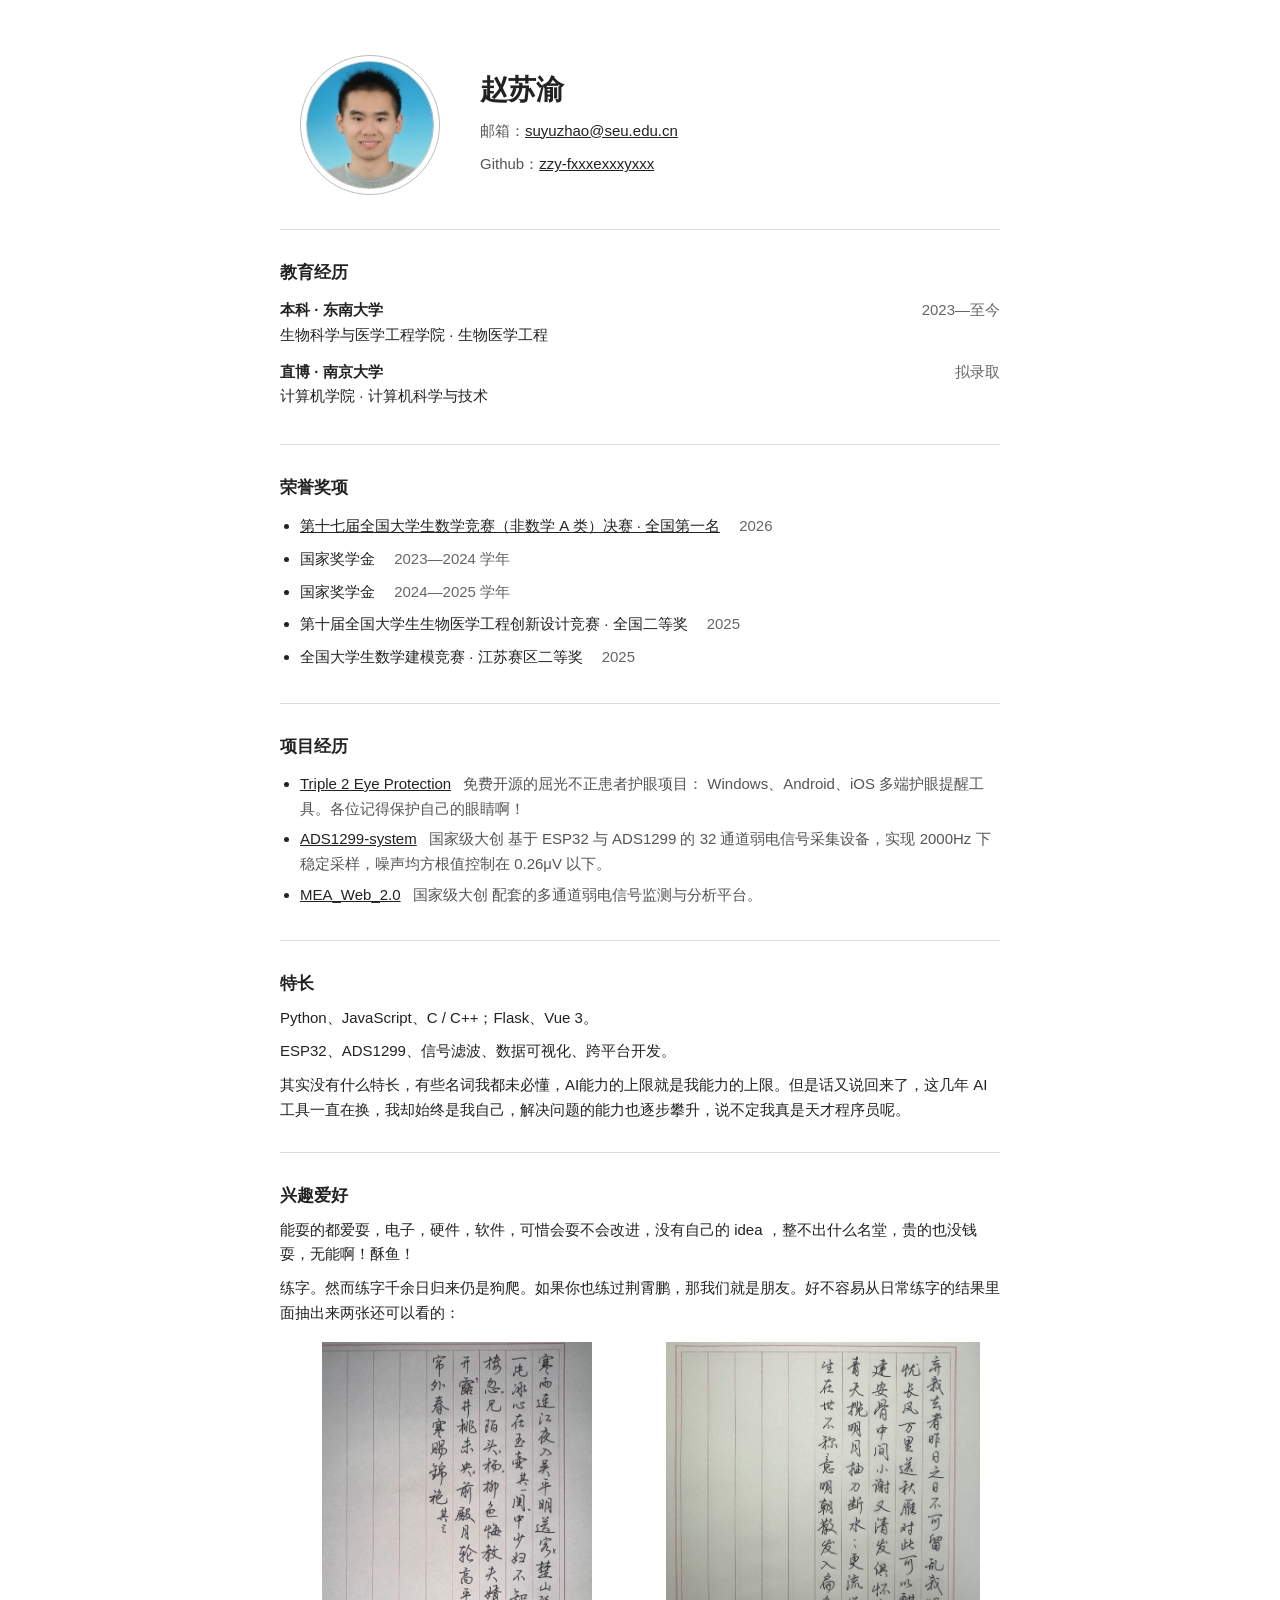
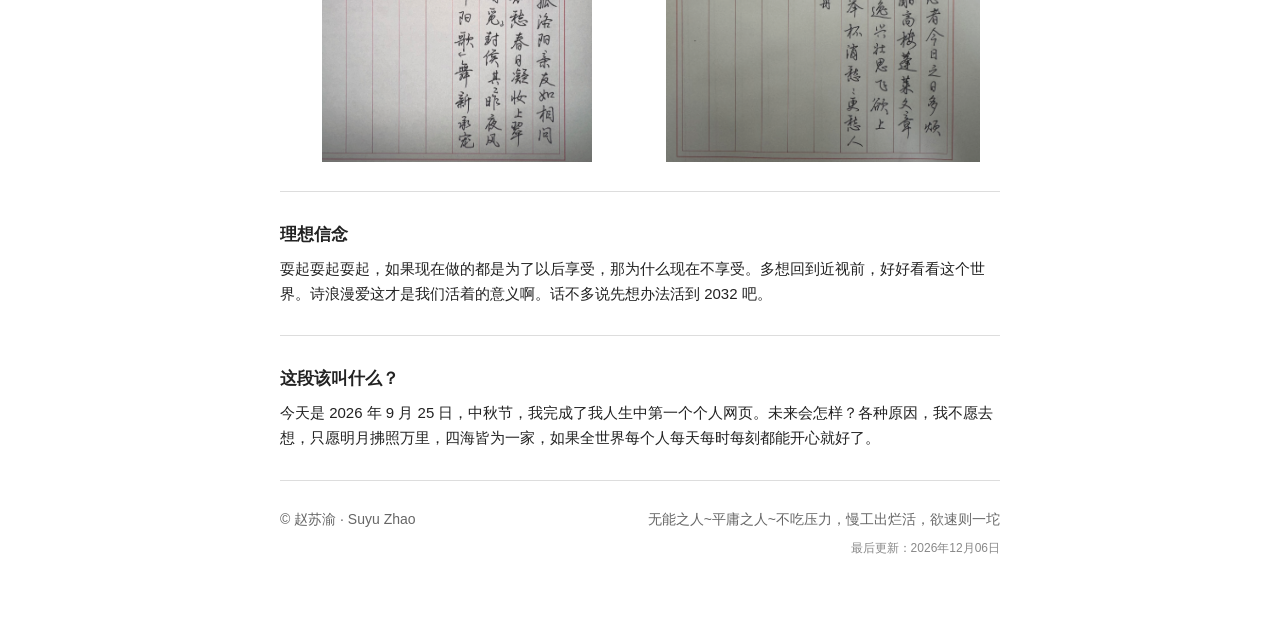
==== index.html @ 91e4fcc2 "Update index.html" ====
<!doctype html>
<html lang="zh-CN">
<head>
  <meta charset="utf-8">
  <meta name="viewport" content="width=device-width, initial-scale=1">
  <title>赵苏渝 | 个人主页</title>
  <meta name="description" content="赵苏渝的个人主页。东南大学生物医学工程专业本科生，拟于 2027 年进入南京大学计算机学院直博，关注生理信号、嵌入式系统与软件工具开发。">
  <meta name="keywords" content="赵苏渝, Suyu Zhao, 东南大学, 生物医学工程, 南京大学, 计算机学院, 个人主页">
  <link rel="canonical" href="https://zzy-fxxxexxxyxxx.github.io/">
  <meta name="google-site-verification" content="X7Q2bbBT355A6QwnfcNtXITK2JgxleuSH6reRTEtKWw">
  <meta property="og:title" content="赵苏渝 | 个人主页">
  <meta property="og:description" content="赵苏渝的个人主页：东南大学生物医学工程专业本科生，拟进入南京大学计算机学院直博。">
  <meta property="og:url" content="https://zzy-fxxxexxxyxxx.github.io/">
  <meta property="og:type" content="profile">
  <meta property="og:image" content="https://zzy-fxxxexxxyxxx.github.io/avatar.jpg">
  <link rel="stylesheet" href="styles.css">
</head>
<body>
  <main class="page">
    <header class="identity">
      <div class="avatar-frame">
        <img class="avatar" src="avatar.jpg" alt="赵苏渝的证件照">
      </div>
      <div class="identity-info">
        <h1>赵苏渝</h1>
        <p>邮箱：<a href="mailto:suyuzhao@seu.edu.cn">suyuzhao@seu.edu.cn</a></p>
        <p>Github：<a href="https://github.com/zzy-fxxxexxxyxxx" target="_blank" rel="noreferrer">zzy-fxxxexxxyxxx</a></p>
      </div>
    </header>

    <section>
      <h2>教育经历</h2>
      <div class="education-item">
        <div><strong>本科 · 东南大学</strong><br>生物科学与医学工程学院 · 生物医学工程</div>
        <span class="period">2023—至今</span>
      </div>
      <div class="education-item">
        <div><strong>直博 · 南京大学</strong><br>计算机学院 · 计算机科学与技术</div>
        <span class="period">拟录取</span>
      </div>
    </section>

    <section>
      <h2>荣誉奖项</h2>
      <ul class="plain-list">
        <li><a href="https://mp.weixin.qq.com/s?__biz=Mzk0NjIyMjc2OQ==&amp;mid=2247517607&amp;idx=1&amp;sn=7f92208a1c3737b3cbfe0097d0f71b84&amp;chksm=c2c5bd459982cdc67a2be5b647ca925a500a9461e6cd6f49d027f86f66efc0b9d822424efb6a&amp;mpshare=1&amp;scene=23&amp;srcid=0925xsMbzBmLDNsBe1YAc75M&amp;sharer_shareinfo=25766a37aa9fcecf968808c969943091&amp;sharer_shareinfo_first=25766a37aa9fcecf968808c969943091#rd" target="_blank" rel="noreferrer">第十七届全国大学生数学竞赛（非数学 A 类）决赛 · 全国第一名</a> <span>2026</span></li>
        <li>国家奖学金 <span>2023—2024 学年</span></li>
        <li>国家奖学金 <span>2024—2025 学年</span></li>
        <li>第十届全国大学生生物医学工程创新设计竞赛 · 全国二等奖 <span>2025</span></li>
        <li>全国大学生数学建模竞赛 · 江苏赛区二等奖 <span>2025</span></li>
      </ul>
    </section>

    <section>
      <h2>项目经历</h2>
      <ul class="projects">
        <li><a href="https://github.com/zzy-fxxxexxxyxxx/Triple-2-Eye-Protection" target="_blank" rel="noreferrer">Triple 2 Eye Protection</a><span>免费开源的屈光不正患者护眼项目： Windows、Android、iOS 多端护眼提醒工具。各位记得保护自己的眼睛啊！</span></li>
        <li><a href="https://github.com/zzy-fxxxexxxyxxx/ADS1299-system" target="_blank" rel="noreferrer">ADS1299-system</a><span>国家级大创 基于 ESP32 与 ADS1299 的 32 通道弱电信号采集设备，实现 2000Hz 下稳定采样，噪声均方根值控制在 0.26μV 以下。</span></li>
        <li><a href="https://github.com/zzy-fxxxexxxyxxx/MEA_Web_2.0" target="_blank" rel="noreferrer">MEA_Web_2.0</a><span>国家级大创 配套的多通道弱电信号监测与分析平台。</span></li>
      </ul>
    </section>

    <section>
      <h2>特长</h2>
      <p>Python、JavaScript、C / C++；Flask、Vue 3。</p>
      <p>ESP32、ADS1299、信号滤波、数据可视化、跨平台开发。</p>
      <p>其实没有什么特长，有些名词我都未必懂，AI能力的上限就是我能力的上限。但是话又说回来了，这几年 AI 工具一直在换，我却始终是我自己，解决问题的能力也逐步攀升，说不定我真是天才程序员呢。</p>
    </section>

    <section>
      <h2>兴趣爱好</h2>
      <p class="muted">能耍的都爱耍，电子，硬件，软件，可惜会耍不会改进，没有自己的 idea ，整不出什么名堂，贵的也没钱耍，无能啊！酥鱼！</p>
      <p class="muted">练字。然而练字千余日归来仍是狗爬。如果你也练过荆霄鹏，那我们就是朋友。好不容易从日常练字的结果里面抽出来两张还可以看的：</p>
      <div class="calligraphy-gallery" aria-label="日常练字作品">
        <img src="zi1.png" alt="练字作品一">
        <img src="zi2.png" alt="练字作品二">
      </div>
    </section>

    <section>
      <h2>理想信念</h2>
      <p class="muted">耍起耍起耍起，如果现在做的都是为了以后享受，那为什么现在不享受。多想回到近视前，好好看看这个世界。诗浪漫爱这才是我们活着的意义啊。话不多说先想办法活到 2032 吧。</p>
    </section>
    
    <section>
      <h2>这段该叫什么？</h2>
      <p class="muted">今天是 2026 年 9 月 25 日，中秋节，我完成了我人生中第一个个人网页。未来会怎样？各种原因，我不愿去想，只愿明月拂照万里，四海皆为一家，如果全世界每个人每天每时每刻都能开心就好了。</p>
    </section>

    <footer>
      <div class="footer-row">
        <span>© 赵苏渝 · Suyu Zhao</span>
        <span class="footer-note">无能之人~平庸之人~不吃压力，慢工出烂活，欲速则一坨</span>
      </div>
      <time class="last-updated" data-last-updated>最后更新：读取中</time>
    </footer>
  </main>
  <script src="script.js" defer></script>
  <script type="application/ld+json">
  {
    "@context": "https://schema.org",
    "@type": "Person",
    "name": "赵苏渝",
    "alternateName": "Suyu Zhao",
    "url": "https://zzy-fxxxexxxyxxx.github.io/",
    "image": "https://zzy-fxxxexxxyxxx.github.io/avatar.jpg",
    "email": "mailto:suyuzhao@seu.edu.cn",
    "sameAs": ["https://github.com/zzy-fxxxexxxyxxx"],
    "affiliation": [
      {"@type": "CollegeOrUniversity", "name": "东南大学"},
      {"@type": "CollegeOrUniversity", "name": "南京大学"}
    ]
  }
  </script>
</body>
</html>
---- styles.css ----
* { box-sizing: border-box; }
html { background: #fff; }
body { margin: 0; color: #222; background: #fff; font-family: Arial, "Microsoft YaHei", sans-serif; font-size: 15px; line-height: 1.65; }
a { color: #222; text-decoration: underline; }
a:hover { color: #666; }
.page { width: min(720px, calc(100% - 40px)); margin: 0 auto; padding: 55px 0 70px; }
.identity { display: flex; align-items: flex-start; gap: 40px; padding-left: 20px; padding-bottom: 34px; border-bottom: 1px solid #ddd; }
.avatar-frame { flex: 0 0 140px; width: 140px; height: 140px; padding: 5px; border: 1px solid #bdbdbd; border-radius: 50%; background: #fff; }
.avatar { display: block; width: 100%; height: 100%; object-fit: cover; object-position: center 15%; border: 1px solid #bdbdbd; border-radius: 50%; }
.identity-info { min-height: 140px; display: flex; flex-direction: column; justify-content: center; gap: 9px; padding: 2px 0; }
h1 { margin: 0 0 3px; font-size: 28px; font-weight: 600; line-height: 1.2; }
.identity p { margin: 0; color: #555; }
section { padding: 29px 0; border-bottom: 1px solid #ddd; }
h2 { margin: 0 0 8px; font-size: 17px; font-weight: 600; }
p { margin: 0 0 9px; }
p:last-child { margin-bottom: 0; }
.projects { margin: 0; padding-left: 20px; }
.projects li { padding: 3px 0; }
.projects a { margin-right: 12px; }
.projects span { color: #555; }
.education-item { display: flex; justify-content: space-between; gap: 25px; padding: 3px 0 6px; }
.education-item + .education-item { padding-top: 6px; }
.education-item strong { font-weight: 600; }
.period { color: #666; white-space: nowrap; }
.plain-list { margin: 0; padding-left: 20px; }
.plain-list li { padding: 4px 0; }
.plain-list span { margin-left: 15px; color: #666; }
.calligraphy-gallery { display: flex; justify-content: center; align-items: stretch; gap: 12px; margin: 16px auto 0; width: 100%; }
.calligraphy-gallery img { display: block; width: calc((100% - 12px) / 2); height: clamp(220px, 48vw, 420px); object-fit: contain; object-position: center; }
.footer-row { display: flex; justify-content: space-between; align-items: baseline; gap: 20px; }
.footer-note { text-align: right; }
.last-updated { display: block; margin-top: 8px; color: #888; font-size: 12px; text-align: right; }
footer { padding-top: 27px; color: #666; font-size: 14px; }
@media (max-width: 520px) {
  .page { width: calc(100% - 30px); padding-top: 35px; }
  .identity { gap: 15px; }
  .avatar-frame { flex-basis: 106px; width: 106px; height: 106px; padding: 4px; }
  .identity-info { min-height: 106px; gap: 4px; }
  h1 { font-size: 24px; }
  .education-item { display: block; }
  .period { display: block; margin-top: 3px; }
  .calligraphy-gallery { gap: 8px; margin-top: 14px; }
  .calligraphy-gallery img { width: calc((100% - 8px) / 2); height: clamp(180px, 62vw, 300px); }
  .footer-row { gap: 10px; }
  .footer-note { margin-left: auto; }
}
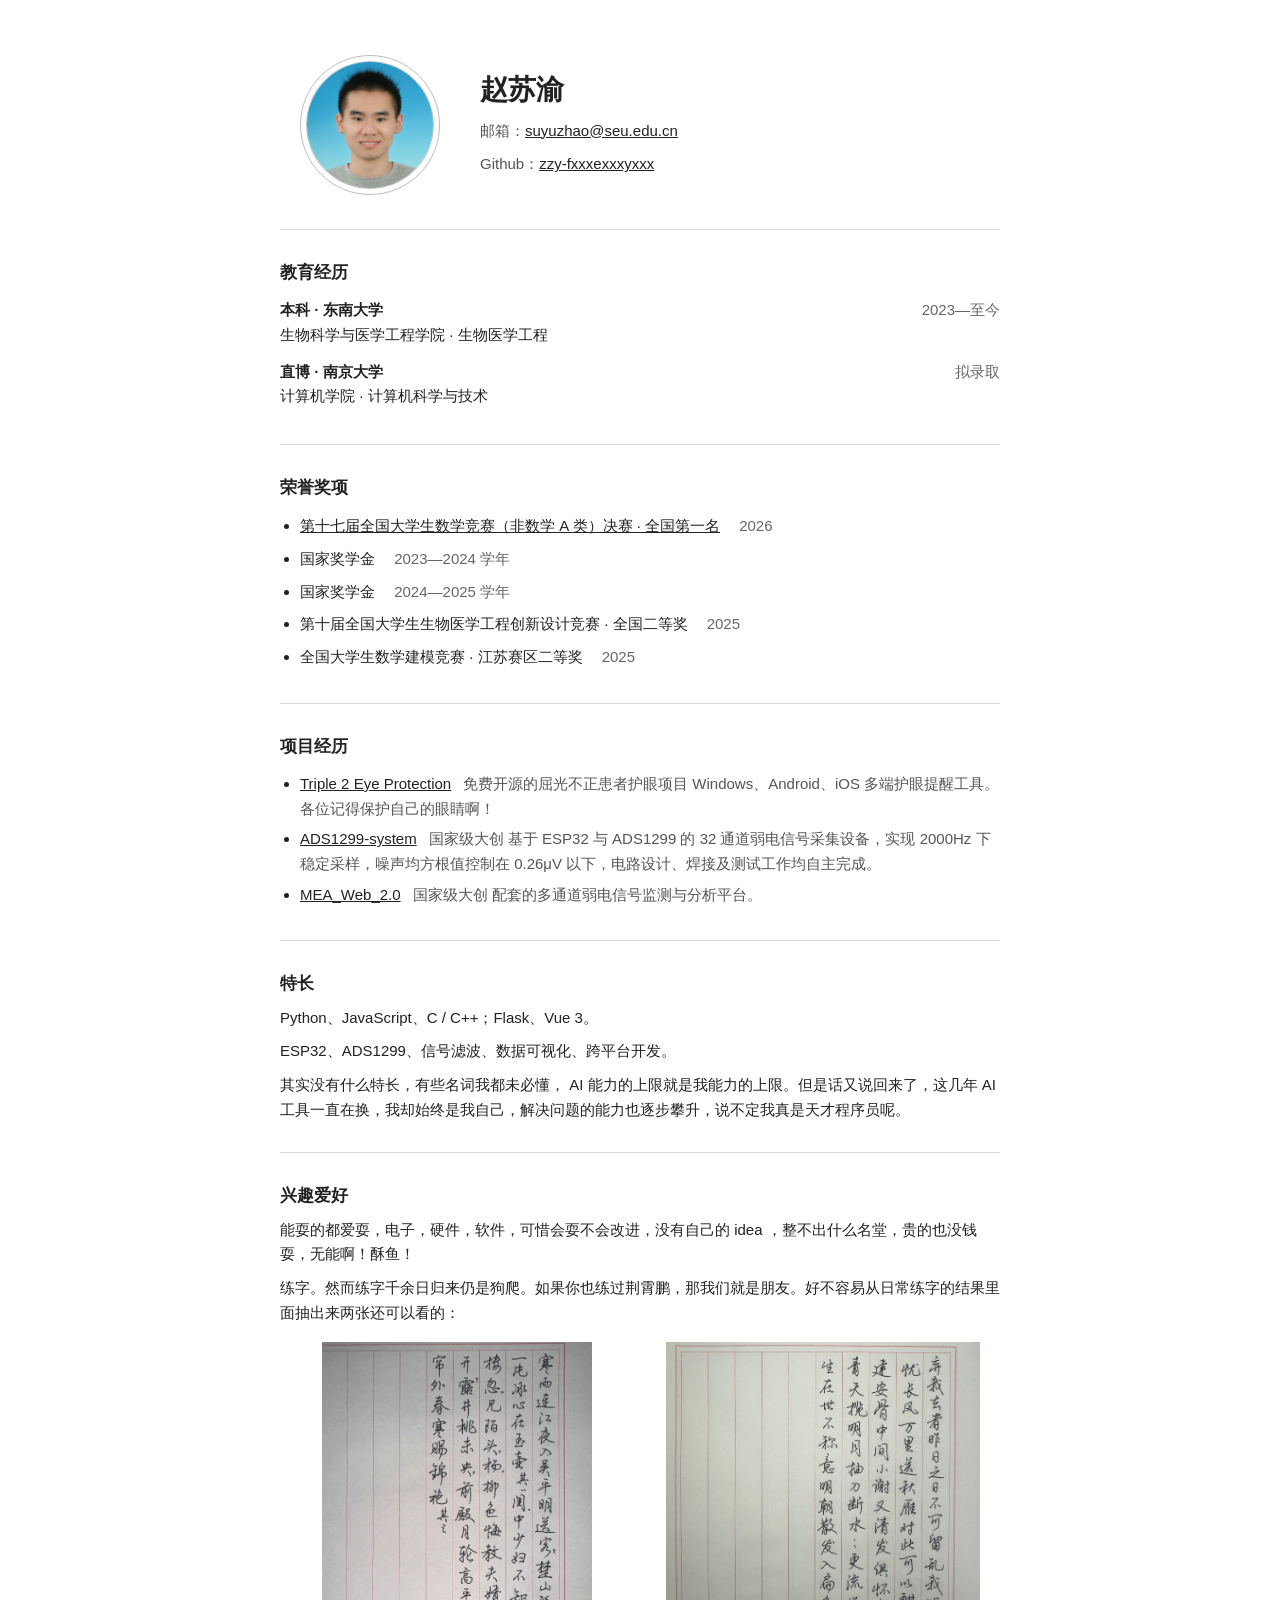
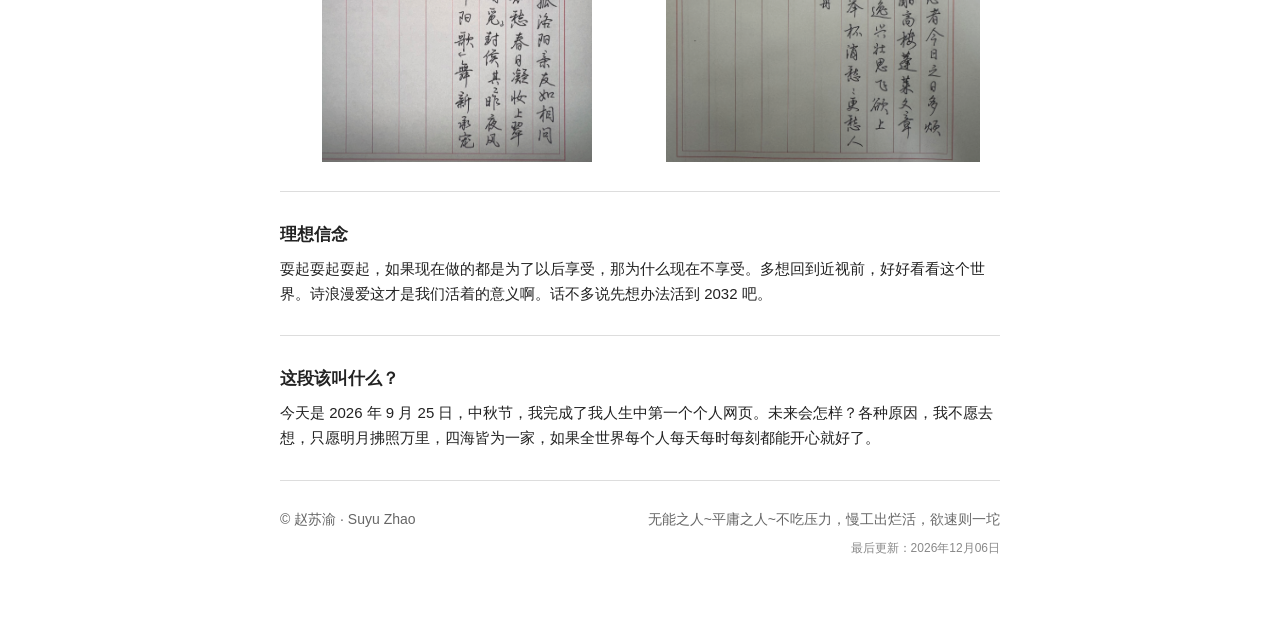
==== commit 1b8d7456: "Update index.html" ====
--- a/index.html
+++ b/index.html
@@ -54,8 +54,8 @@
     <section>
       <h2>项目经历</h2>
       <ul class="projects">
-        <li><a href="https://github.com/zzy-fxxxexxxyxxx/Triple-2-Eye-Protection" target="_blank" rel="noreferrer">Triple 2 Eye Protection</a><span>免费开源的屈光不正患者护眼项目： Windows、Android、iOS 多端护眼提醒工具。各位记得保护自己的眼睛啊！</span></li>
-        <li><a href="https://github.com/zzy-fxxxexxxyxxx/ADS1299-system" target="_blank" rel="noreferrer">ADS1299-system</a><span>国家级大创 基于 ESP32 与 ADS1299 的 32 通道弱电信号采集设备，实现 2000Hz 下稳定采样，噪声均方根值控制在 0.26μV 以下。</span></li>
+        <li><a href="https://github.com/zzy-fxxxexxxyxxx/Triple-2-Eye-Protection" target="_blank" rel="noreferrer">Triple 2 Eye Protection</a><span>免费开源的屈光不正患者护眼项目 Windows、Android、iOS 多端护眼提醒工具。各位记得保护自己的眼睛啊！</span></li>
+        <li><a href="https://github.com/zzy-fxxxexxxyxxx/ADS1299-system" target="_blank" rel="noreferrer">ADS1299-system</a><span>国家级大创 基于 ESP32 与 ADS1299 的 32 通道弱电信号采集设备，实现 2000Hz 下稳定采样，噪声均方根值控制在 0.26μV 以下，电路设计、焊接及测试工作均自主完成。</span></li>
         <li><a href="https://github.com/zzy-fxxxexxxyxxx/MEA_Web_2.0" target="_blank" rel="noreferrer">MEA_Web_2.0</a><span>国家级大创 配套的多通道弱电信号监测与分析平台。</span></li>
       </ul>
     </section>
@@ -64,7 +64,7 @@
       <h2>特长</h2>
       <p>Python、JavaScript、C / C++；Flask、Vue 3。</p>
       <p>ESP32、ADS1299、信号滤波、数据可视化、跨平台开发。</p>
-      <p>其实没有什么特长，有些名词我都未必懂，AI能力的上限就是我能力的上限。但是话又说回来了，这几年 AI 工具一直在换，我却始终是我自己，解决问题的能力也逐步攀升，说不定我真是天才程序员呢。</p>
+      <p>其实没有什么特长，有些名词我都未必懂， AI 能力的上限就是我能力的上限。但是话又说回来了，这几年 AI 工具一直在换，我却始终是我自己，解决问题的能力也逐步攀升，说不定我真是天才程序员呢。</p>
     </section>
 
     <section>
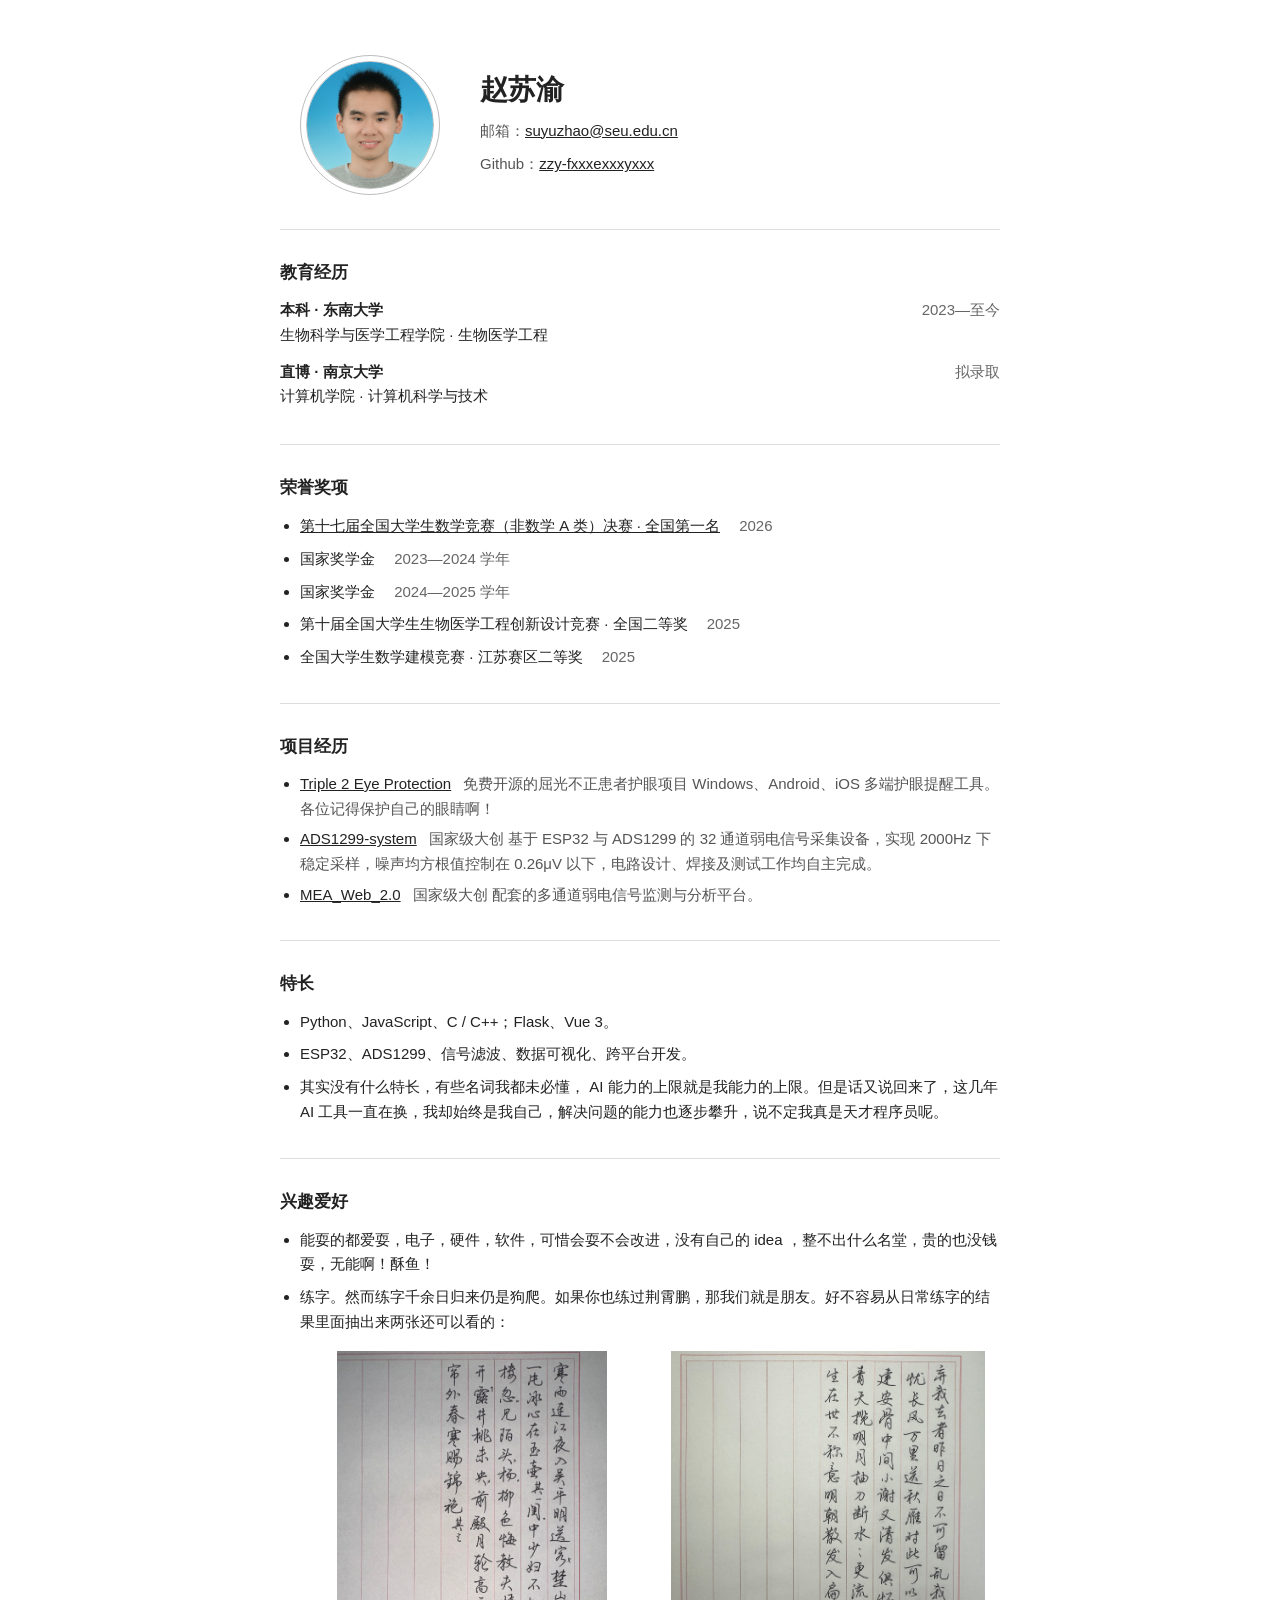
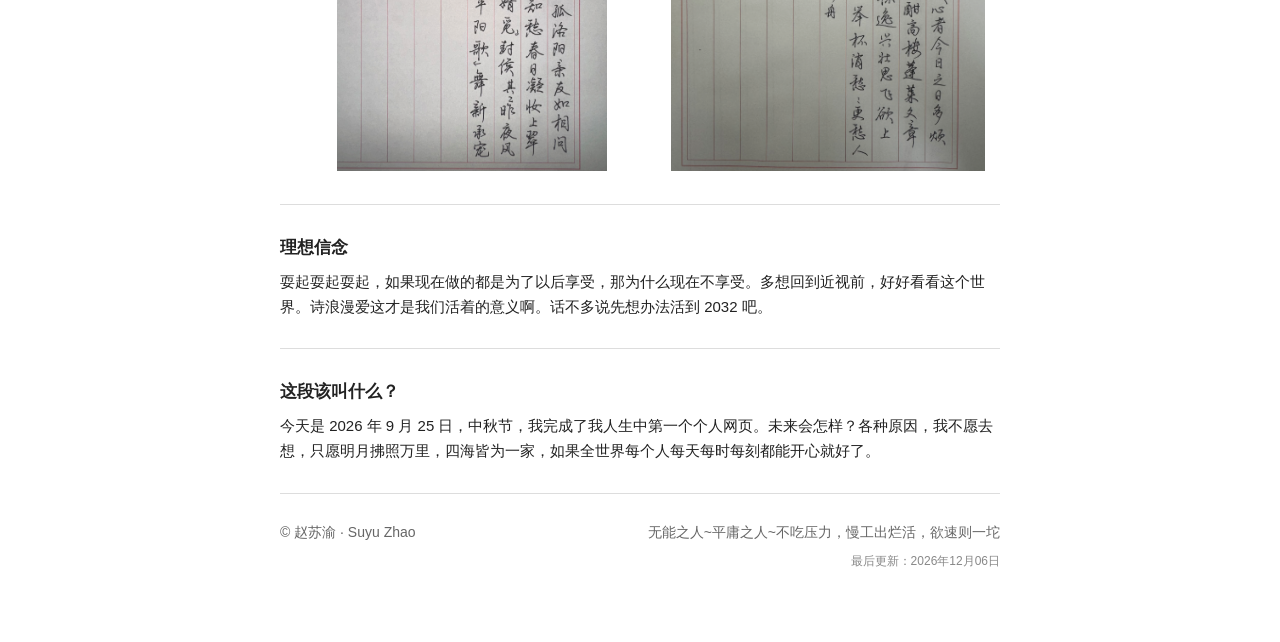
==== commit 0486327a: "Format skills and hobbies as lists" ====
--- a/index.html
+++ b/index.html
@@ -1,116 +1,202 @@
 <!doctype html>
 <html lang="zh-CN">
-<head>
-  <meta charset="utf-8">
-  <meta name="viewport" content="width=device-width, initial-scale=1">
-  <title>赵苏渝 | 个人主页</title>
-  <meta name="description" content="赵苏渝的个人主页。东南大学生物医学工程专业本科生，拟于 2027 年进入南京大学计算机学院直博，关注生理信号、嵌入式系统与软件工具开发。">
-  <meta name="keywords" content="赵苏渝, Suyu Zhao, 东南大学, 生物医学工程, 南京大学, 计算机学院, 个人主页">
-  <link rel="canonical" href="https://zzy-fxxxexxxyxxx.github.io/">
-  <meta name="google-site-verification" content="X7Q2bbBT355A6QwnfcNtXITK2JgxleuSH6reRTEtKWw">
-  <meta property="og:title" content="赵苏渝 | 个人主页">
-  <meta property="og:description" content="赵苏渝的个人主页：东南大学生物医学工程专业本科生，拟进入南京大学计算机学院直博。">
-  <meta property="og:url" content="https://zzy-fxxxexxxyxxx.github.io/">
-  <meta property="og:type" content="profile">
-  <meta property="og:image" content="https://zzy-fxxxexxxyxxx.github.io/avatar.jpg">
-  <link rel="stylesheet" href="styles.css">
-</head>
-<body>
-  <main class="page">
-    <header class="identity">
-      <div class="avatar-frame">
-        <img class="avatar" src="avatar.jpg" alt="赵苏渝的证件照">
-      </div>
-      <div class="identity-info">
-        <h1>赵苏渝</h1>
-        <p>邮箱：<a href="mailto:suyuzhao@seu.edu.cn">suyuzhao@seu.edu.cn</a></p>
-        <p>Github：<a href="https://github.com/zzy-fxxxexxxyxxx" target="_blank" rel="noreferrer">zzy-fxxxexxxyxxx</a></p>
-      </div>
-    </header>
-
-    <section>
-      <h2>教育经历</h2>
-      <div class="education-item">
-        <div><strong>本科 · 东南大学</strong><br>生物科学与医学工程学院 · 生物医学工程</div>
-        <span class="period">2023—至今</span>
-      </div>
-      <div class="education-item">
-        <div><strong>直博 · 南京大学</strong><br>计算机学院 · 计算机科学与技术</div>
-        <span class="period">拟录取</span>
-      </div>
-    </section>
-
-    <section>
-      <h2>荣誉奖项</h2>
-      <ul class="plain-list">
-        <li><a href="https://mp.weixin.qq.com/s?__biz=Mzk0NjIyMjc2OQ==&amp;mid=2247517607&amp;idx=1&amp;sn=7f92208a1c3737b3cbfe0097d0f71b84&amp;chksm=c2c5bd459982cdc67a2be5b647ca925a500a9461e6cd6f49d027f86f66efc0b9d822424efb6a&amp;mpshare=1&amp;scene=23&amp;srcid=0925xsMbzBmLDNsBe1YAc75M&amp;sharer_shareinfo=25766a37aa9fcecf968808c969943091&amp;sharer_shareinfo_first=25766a37aa9fcecf968808c969943091#rd" target="_blank" rel="noreferrer">第十七届全国大学生数学竞赛（非数学 A 类）决赛 · 全国第一名</a> <span>2026</span></li>
-        <li>国家奖学金 <span>2023—2024 学年</span></li>
-        <li>国家奖学金 <span>2024—2025 学年</span></li>
-        <li>第十届全国大学生生物医学工程创新设计竞赛 · 全国二等奖 <span>2025</span></li>
-        <li>全国大学生数学建模竞赛 · 江苏赛区二等奖 <span>2025</span></li>
-      </ul>
-    </section>
-
-    <section>
-      <h2>项目经历</h2>
-      <ul class="projects">
-        <li><a href="https://github.com/zzy-fxxxexxxyxxx/Triple-2-Eye-Protection" target="_blank" rel="noreferrer">Triple 2 Eye Protection</a><span>免费开源的屈光不正患者护眼项目 Windows、Android、iOS 多端护眼提醒工具。各位记得保护自己的眼睛啊！</span></li>
-        <li><a href="https://github.com/zzy-fxxxexxxyxxx/ADS1299-system" target="_blank" rel="noreferrer">ADS1299-system</a><span>国家级大创 基于 ESP32 与 ADS1299 的 32 通道弱电信号采集设备，实现 2000Hz 下稳定采样，噪声均方根值控制在 0.26μV 以下，电路设计、焊接及测试工作均自主完成。</span></li>
-        <li><a href="https://github.com/zzy-fxxxexxxyxxx/MEA_Web_2.0" target="_blank" rel="noreferrer">MEA_Web_2.0</a><span>国家级大创 配套的多通道弱电信号监测与分析平台。</span></li>
-      </ul>
-    </section>
-
-    <section>
-      <h2>特长</h2>
-      <p>Python、JavaScript、C / C++；Flask、Vue 3。</p>
-      <p>ESP32、ADS1299、信号滤波、数据可视化、跨平台开发。</p>
-      <p>其实没有什么特长，有些名词我都未必懂， AI 能力的上限就是我能力的上限。但是话又说回来了，这几年 AI 工具一直在换，我却始终是我自己，解决问题的能力也逐步攀升，说不定我真是天才程序员呢。</p>
-    </section>
-
-    <section>
-      <h2>兴趣爱好</h2>
-      <p class="muted">能耍的都爱耍，电子，硬件，软件，可惜会耍不会改进，没有自己的 idea ，整不出什么名堂，贵的也没钱耍，无能啊！酥鱼！</p>
-      <p class="muted">练字。然而练字千余日归来仍是狗爬。如果你也练过荆霄鹏，那我们就是朋友。好不容易从日常练字的结果里面抽出来两张还可以看的：</p>
-      <div class="calligraphy-gallery" aria-label="日常练字作品">
-        <img src="zi1.png" alt="练字作品一">
-        <img src="zi2.png" alt="练字作品二">
-      </div>
-    </section>
-
-    <section>
-      <h2>理想信念</h2>
-      <p class="muted">耍起耍起耍起，如果现在做的都是为了以后享受，那为什么现在不享受。多想回到近视前，好好看看这个世界。诗浪漫爱这才是我们活着的意义啊。话不多说先想办法活到 2032 吧。</p>
-    </section>
-    
-    <section>
-      <h2>这段该叫什么？</h2>
-      <p class="muted">今天是 2026 年 9 月 25 日，中秋节，我完成了我人生中第一个个人网页。未来会怎样？各种原因，我不愿去想，只愿明月拂照万里，四海皆为一家，如果全世界每个人每天每时每刻都能开心就好了。</p>
-    </section>
-
-    <footer>
-      <div class="footer-row">
-        <span>© 赵苏渝 · Suyu Zhao</span>
-        <span class="footer-note">无能之人~平庸之人~不吃压力，慢工出烂活，欲速则一坨</span>
-      </div>
-      <time class="last-updated" data-last-updated>最后更新：读取中</time>
-    </footer>
-  </main>
-  <script src="script.js" defer></script>
-  <script type="application/ld+json">
-  {
-    "@context": "https://schema.org",
-    "@type": "Person",
-    "name": "赵苏渝",
-    "alternateName": "Suyu Zhao",
-    "url": "https://zzy-fxxxexxxyxxx.github.io/",
-    "image": "https://zzy-fxxxexxxyxxx.github.io/avatar.jpg",
-    "email": "mailto:suyuzhao@seu.edu.cn",
-    "sameAs": ["https://github.com/zzy-fxxxexxxyxxx"],
-    "affiliation": [
-      {"@type": "CollegeOrUniversity", "name": "东南大学"},
-      {"@type": "CollegeOrUniversity", "name": "南京大学"}
-    ]
-  }
-  </script>
-</body>
+  <head>
+    <meta charset="utf-8" />
+    <meta name="viewport" content="width=device-width, initial-scale=1" />
+    <title>赵苏渝 | 个人主页</title>
+    <meta
+      name="description"
+      content="赵苏渝的个人主页。东南大学生物医学工程专业本科生，拟于 2027 年进入南京大学计算机学院直博，关注生理信号、嵌入式系统与软件工具开发。"
+    />
+    <meta
+      name="keywords"
+      content="赵苏渝, Suyu Zhao, 东南大学, 生物医学工程, 南京大学, 计算机学院, 个人主页"
+    />
+    <link rel="canonical" href="https://zzy-fxxxexxxyxxx.github.io/" />
+    <meta
+      name="google-site-verification"
+      content="X7Q2bbBT355A6QwnfcNtXITK2JgxleuSH6reRTEtKWw"
+    />
+    <meta property="og:title" content="赵苏渝 | 个人主页" />
+    <meta
+      property="og:description"
+      content="赵苏渝的个人主页：如果哪一天中国人不再延迟满足就好了。"
+    />
+    <meta property="og:url" content="https://zzy-fxxxexxxyxxx.github.io/" />
+    <meta property="og:type" content="profile" />
+    <meta
+      property="og:image"
+      content="https://zzy-fxxxexxxyxxx.github.io/avatar.jpg"
+    />
+    <link rel="stylesheet" href="styles.css" />
+  </head>
+  <body>
+    <main class="page">
+      <header class="identity">
+        <div class="avatar-frame">
+          <img class="avatar" src="avatar.jpg" alt="赵苏渝的证件照" />
+        </div>
+        <div class="identity-info">
+          <h1>赵苏渝</h1>
+          <p>
+            邮箱：<a href="mailto:suyuzhao@seu.edu.cn">suyuzhao@seu.edu.cn</a>
+          </p>
+          <p>
+            Github：<a
+              href="https://github.com/zzy-fxxxexxxyxxx"
+              target="_blank"
+              rel="noreferrer"
+              >zzy-fxxxexxxyxxx</a
+            >
+          </p>
+        </div>
+      </header>
+
+      <section>
+        <h2>教育经历</h2>
+        <div class="education-item">
+          <div>
+            <strong>本科 · 东南大学</strong><br />生物科学与医学工程学院 ·
+            生物医学工程
+          </div>
+          <span class="period">2023—至今</span>
+        </div>
+        <div class="education-item">
+          <div>
+            <strong>直博 · 南京大学</strong><br />计算机学院 · 计算机科学与技术
+          </div>
+          <span class="period">拟录取</span>
+        </div>
+      </section>
+
+      <section>
+        <h2>荣誉奖项</h2>
+        <ul class="plain-list">
+          <li>
+            <a
+              href="https://mp.weixin.qq.com/s?__biz=Mzk0NjIyMjc2OQ==&amp;mid=2247517607&amp;idx=1&amp;sn=7f92208a1c3737b3cbfe0097d0f71b84&amp;chksm=c2c5bd459982cdc67a2be5b647ca925a500a9461e6cd6f49d027f86f66efc0b9d822424efb6a&amp;mpshare=1&amp;scene=23&amp;srcid=0925xsMbzBmLDNsBe1YAc75M&amp;sharer_shareinfo=25766a37aa9fcecf968808c969943091&amp;sharer_shareinfo_first=25766a37aa9fcecf968808c969943091#rd"
+              target="_blank"
+              rel="noreferrer"
+              >第十七届全国大学生数学竞赛（非数学 A 类）决赛 · 全国第一名</a
+            >
+            <span>2026</span>
+          </li>
+          <li>国家奖学金 <span>2023—2024 学年</span></li>
+          <li>国家奖学金 <span>2024—2025 学年</span></li>
+          <li>
+            第十届全国大学生生物医学工程创新设计竞赛 · 全国二等奖
+            <span>2025</span>
+          </li>
+          <li>全国大学生数学建模竞赛 · 江苏赛区二等奖 <span>2025</span></li>
+        </ul>
+      </section>
+
+      <section>
+        <h2>项目经历</h2>
+        <ul class="projects">
+          <li>
+            <a
+              href="https://github.com/zzy-fxxxexxxyxxx/Triple-2-Eye-Protection"
+              target="_blank"
+              rel="noreferrer"
+              >Triple 2 Eye Protection</a
+            ><span
+              >免费开源的屈光不正患者护眼项目 Windows、Android、iOS
+              多端护眼提醒工具。各位记得保护自己的眼睛啊！</span
+            >
+          </li>
+          <li>
+            <a
+              href="https://github.com/zzy-fxxxexxxyxxx/ADS1299-system"
+              target="_blank"
+              rel="noreferrer"
+              >ADS1299-system</a
+            ><span
+              >国家级大创 基于 ESP32 与 ADS1299 的 32 通道弱电信号采集设备，实现
+              2000Hz 下稳定采样，噪声均方根值控制在 0.26μV
+              以下，电路设计、焊接及测试工作均自主完成。</span
+            >
+          </li>
+          <li>
+            <a
+              href="https://github.com/zzy-fxxxexxxyxxx/MEA_Web_2.0"
+              target="_blank"
+              rel="noreferrer"
+              >MEA_Web_2.0</a
+            ><span>国家级大创 配套的多通道弱电信号监测与分析平台。</span>
+          </li>
+        </ul>
+      </section>
+
+      <section>
+        <h2>特长</h2>
+        <ul class="plain-list">
+          <li>Python、JavaScript、C / C++；Flask、Vue 3。</li>
+          <li>ESP32、ADS1299、信号滤波、数据可视化、跨平台开发。</li>
+          <li>
+            其实没有什么特长，有些名词我都未必懂， AI 能力的上限就是我能力的上限。但是话又说回来了，这几年 AI 工具一直在换，我却始终是我自己，解决问题的能力也逐步攀升，说不定我真是天才程序员呢。
+          </li>
+        </ul>
+      </section>
+
+      <section>
+        <h2>兴趣爱好</h2>
+        <ul class="plain-list">
+          <li class="muted">
+            能耍的都爱耍，电子，硬件，软件，可惜会耍不会改进，没有自己的 idea ，整不出什么名堂，贵的也没钱耍，无能啊！酥鱼！
+          </li>
+          <li class="muted">
+            练字。然而练字千余日归来仍是狗爬。如果你也练过荆霄鹏，那我们就是朋友。好不容易从日常练字的结果里面抽出来两张还可以看的：
+            <div class="calligraphy-gallery" aria-label="日常练字作品">
+              <img src="zi1.png" alt="练字作品一" />
+              <img src="zi2.png" alt="练字作品二" />
+            </div>
+          </li>
+        </ul>
+      </section>
+
+      <section>
+        <h2>理想信念</h2>
+        <p class="muted">
+          耍起耍起耍起，如果现在做的都是为了以后享受，那为什么现在不享受。多想回到近视前，好好看看这个世界。诗浪漫爱这才是我们活着的意义啊。话不多说先想办法活到
+          2032 吧。
+        </p>
+      </section>
+
+      <section>
+        <h2>这段该叫什么？</h2>
+        <p class="muted">
+          今天是 2026 年 9 月 25
+          日，中秋节，我完成了我人生中第一个个人网页。未来会怎样？各种原因，我不愿去想，只愿明月拂照万里，四海皆为一家，如果全世界每个人每天每时每刻都能开心就好了。
+        </p>
+      </section>
+
+      <footer>
+        <div class="footer-row">
+          <span>© 赵苏渝 · Suyu Zhao</span>
+          <span class="footer-note"
+            >无能之人~平庸之人~不吃压力，慢工出烂活，欲速则一坨</span
+          >
+        </div>
+        <time class="last-updated" data-last-updated>最后更新：读取中</time>
+      </footer>
+    </main>
+    <script src="script.js" defer></script>
+    <script type="application/ld+json">
+      {
+        "@context": "https://schema.org",
+        "@type": "Person",
+        "name": "赵苏渝",
+        "alternateName": "Suyu Zhao",
+        "url": "https://zzy-fxxxexxxyxxx.github.io/",
+        "image": "https://zzy-fxxxexxxyxxx.github.io/avatar.jpg",
+        "email": "mailto:suyuzhao@seu.edu.cn",
+        "sameAs": ["https://github.com/zzy-fxxxexxxyxxx"],
+        "affiliation": [
+          { "@type": "CollegeOrUniversity", "name": "东南大学" },
+          { "@type": "CollegeOrUniversity", "name": "南京大学" }
+        ]
+      }
+    </script>
+  </body>
 </html>
--- a/styles.css
+++ b/styles.css
@@ -1,46 +1,204 @@
-* { box-sizing: border-box; }
-html { background: #fff; }
-body { margin: 0; color: #222; background: #fff; font-family: Arial, "Microsoft YaHei", sans-serif; font-size: 15px; line-height: 1.65; }
-a { color: #222; text-decoration: underline; }
-a:hover { color: #666; }
-.page { width: min(720px, calc(100% - 40px)); margin: 0 auto; padding: 55px 0 70px; }
-.identity { display: flex; align-items: flex-start; gap: 40px; padding-left: 20px; padding-bottom: 34px; border-bottom: 1px solid #ddd; }
-.avatar-frame { flex: 0 0 140px; width: 140px; height: 140px; padding: 5px; border: 1px solid #bdbdbd; border-radius: 50%; background: #fff; }
-.avatar { display: block; width: 100%; height: 100%; object-fit: cover; object-position: center 15%; border: 1px solid #bdbdbd; border-radius: 50%; }
-.identity-info { min-height: 140px; display: flex; flex-direction: column; justify-content: center; gap: 9px; padding: 2px 0; }
-h1 { margin: 0 0 3px; font-size: 28px; font-weight: 600; line-height: 1.2; }
-.identity p { margin: 0; color: #555; }
-section { padding: 29px 0; border-bottom: 1px solid #ddd; }
-h2 { margin: 0 0 8px; font-size: 17px; font-weight: 600; }
-p { margin: 0 0 9px; }
-p:last-child { margin-bottom: 0; }
-.projects { margin: 0; padding-left: 20px; }
-.projects li { padding: 3px 0; }
-.projects a { margin-right: 12px; }
-.projects span { color: #555; }
-.education-item { display: flex; justify-content: space-between; gap: 25px; padding: 3px 0 6px; }
-.education-item + .education-item { padding-top: 6px; }
-.education-item strong { font-weight: 600; }
-.period { color: #666; white-space: nowrap; }
-.plain-list { margin: 0; padding-left: 20px; }
-.plain-list li { padding: 4px 0; }
-.plain-list span { margin-left: 15px; color: #666; }
-.calligraphy-gallery { display: flex; justify-content: center; align-items: stretch; gap: 12px; margin: 16px auto 0; width: 100%; }
-.calligraphy-gallery img { display: block; width: calc((100% - 12px) / 2); height: clamp(220px, 48vw, 420px); object-fit: contain; object-position: center; }
-.footer-row { display: flex; justify-content: space-between; align-items: baseline; gap: 20px; }
-.footer-note { text-align: right; }
-.last-updated { display: block; margin-top: 8px; color: #888; font-size: 12px; text-align: right; }
-footer { padding-top: 27px; color: #666; font-size: 14px; }
+* {
+  box-sizing: border-box;
+}
+html {
+  background: #fff;
+}
+body {
+  margin: 0;
+  color: #222;
+  background: #fff;
+  font-family: Arial, "Microsoft YaHei", sans-serif;
+  font-size: 15px;
+  line-height: 1.65;
+}
+a {
+  color: #222;
+  text-decoration: underline;
+}
+a:hover {
+  color: #666;
+}
+.page {
+  width: min(720px, calc(100% - 40px));
+  margin: 0 auto;
+  padding: 55px 0 70px;
+}
+.identity {
+  display: flex;
+  align-items: flex-start;
+  gap: 40px;
+  padding-left: 20px;
+  padding-bottom: 34px;
+  border-bottom: 1px solid #ddd;
+}
+.avatar-frame {
+  flex: 0 0 140px;
+  width: 140px;
+  height: 140px;
+  padding: 5px;
+  border: 1px solid #bdbdbd;
+  border-radius: 50%;
+  background: #fff;
+}
+.avatar {
+  display: block;
+  width: 100%;
+  height: 100%;
+  object-fit: cover;
+  object-position: center 15%;
+  border: 1px solid #bdbdbd;
+  border-radius: 50%;
+}
+.identity-info {
+  min-height: 140px;
+  display: flex;
+  flex-direction: column;
+  justify-content: center;
+  gap: 9px;
+  padding: 2px 0;
+}
+h1 {
+  margin: 0 0 3px;
+  font-size: 28px;
+  font-weight: 600;
+  line-height: 1.2;
+}
+.identity p {
+  margin: 0;
+  color: #555;
+}
+section {
+  padding: 29px 0;
+  border-bottom: 1px solid #ddd;
+}
+h2 {
+  margin: 0 0 8px;
+  font-size: 17px;
+  font-weight: 600;
+}
+p {
+  margin: 0 0 9px;
+}
+p:last-child {
+  margin-bottom: 0;
+}
+.projects {
+  margin: 0;
+  padding-left: 20px;
+}
+.projects li {
+  padding: 3px 0;
+}
+.projects a {
+  margin-right: 12px;
+}
+.projects span {
+  color: #555;
+}
+.education-item {
+  display: flex;
+  justify-content: space-between;
+  gap: 25px;
+  padding: 3px 0 6px;
+}
+.education-item + .education-item {
+  padding-top: 6px;
+}
+.education-item strong {
+  font-weight: 600;
+}
+.period {
+  color: #666;
+  white-space: nowrap;
+}
+.plain-list {
+  margin: 0;
+  padding-left: 20px;
+}
+.plain-list li {
+  padding: 4px 0;
+}
+.plain-list span {
+  margin-left: 15px;
+  color: #666;
+}
+.calligraphy-gallery {
+  display: flex;
+  justify-content: center;
+  align-items: stretch;
+  gap: 12px;
+  margin: 16px auto 0;
+  width: 100%;
+}
+.calligraphy-gallery img {
+  display: block;
+  width: calc((100% - 12px) / 2);
+  height: clamp(220px, 48vw, 420px);
+  object-fit: contain;
+  object-position: center;
+}
+.footer-row {
+  display: flex;
+  justify-content: space-between;
+  align-items: baseline;
+  gap: 20px;
+}
+.footer-note {
+  text-align: right;
+}
+.last-updated {
+  display: block;
+  margin-top: 8px;
+  color: #888;
+  font-size: 12px;
+  text-align: right;
+}
+footer {
+  padding-top: 27px;
+  color: #666;
+  font-size: 14px;
+}
 @media (max-width: 520px) {
-  .page { width: calc(100% - 30px); padding-top: 35px; }
-  .identity { gap: 15px; }
-  .avatar-frame { flex-basis: 106px; width: 106px; height: 106px; padding: 4px; }
-  .identity-info { min-height: 106px; gap: 4px; }
-  h1 { font-size: 24px; }
-  .education-item { display: block; }
-  .period { display: block; margin-top: 3px; }
-  .calligraphy-gallery { gap: 8px; margin-top: 14px; }
-  .calligraphy-gallery img { width: calc((100% - 8px) / 2); height: clamp(180px, 62vw, 300px); }
-  .footer-row { gap: 10px; }
-  .footer-note { margin-left: auto; }
-}
+  .page {
+    width: calc(100% - 30px);
+    padding-top: 35px;
+  }
+  .identity {
+    gap: 15px;
+  }
+  .avatar-frame {
+    flex-basis: 106px;
+    width: 106px;
+    height: 106px;
+    padding: 4px;
+  }
+  .identity-info {
+    min-height: 106px;
+    gap: 4px;
+  }
+  h1 {
+    font-size: 24px;
+  }
+  .education-item {
+    display: block;
+  }
+  .period {
+    display: block;
+    margin-top: 3px;
+  }
+  .calligraphy-gallery {
+    gap: 8px;
+    margin-top: 14px;
+  }
+  .calligraphy-gallery img {
+    width: calc((100% - 8px) / 2);
+    height: clamp(180px, 62vw, 300px);
+  }
+  .footer-row {
+    gap: 10px;
+  }
+  .footer-note {
+    margin-left: auto;
+  }
+}
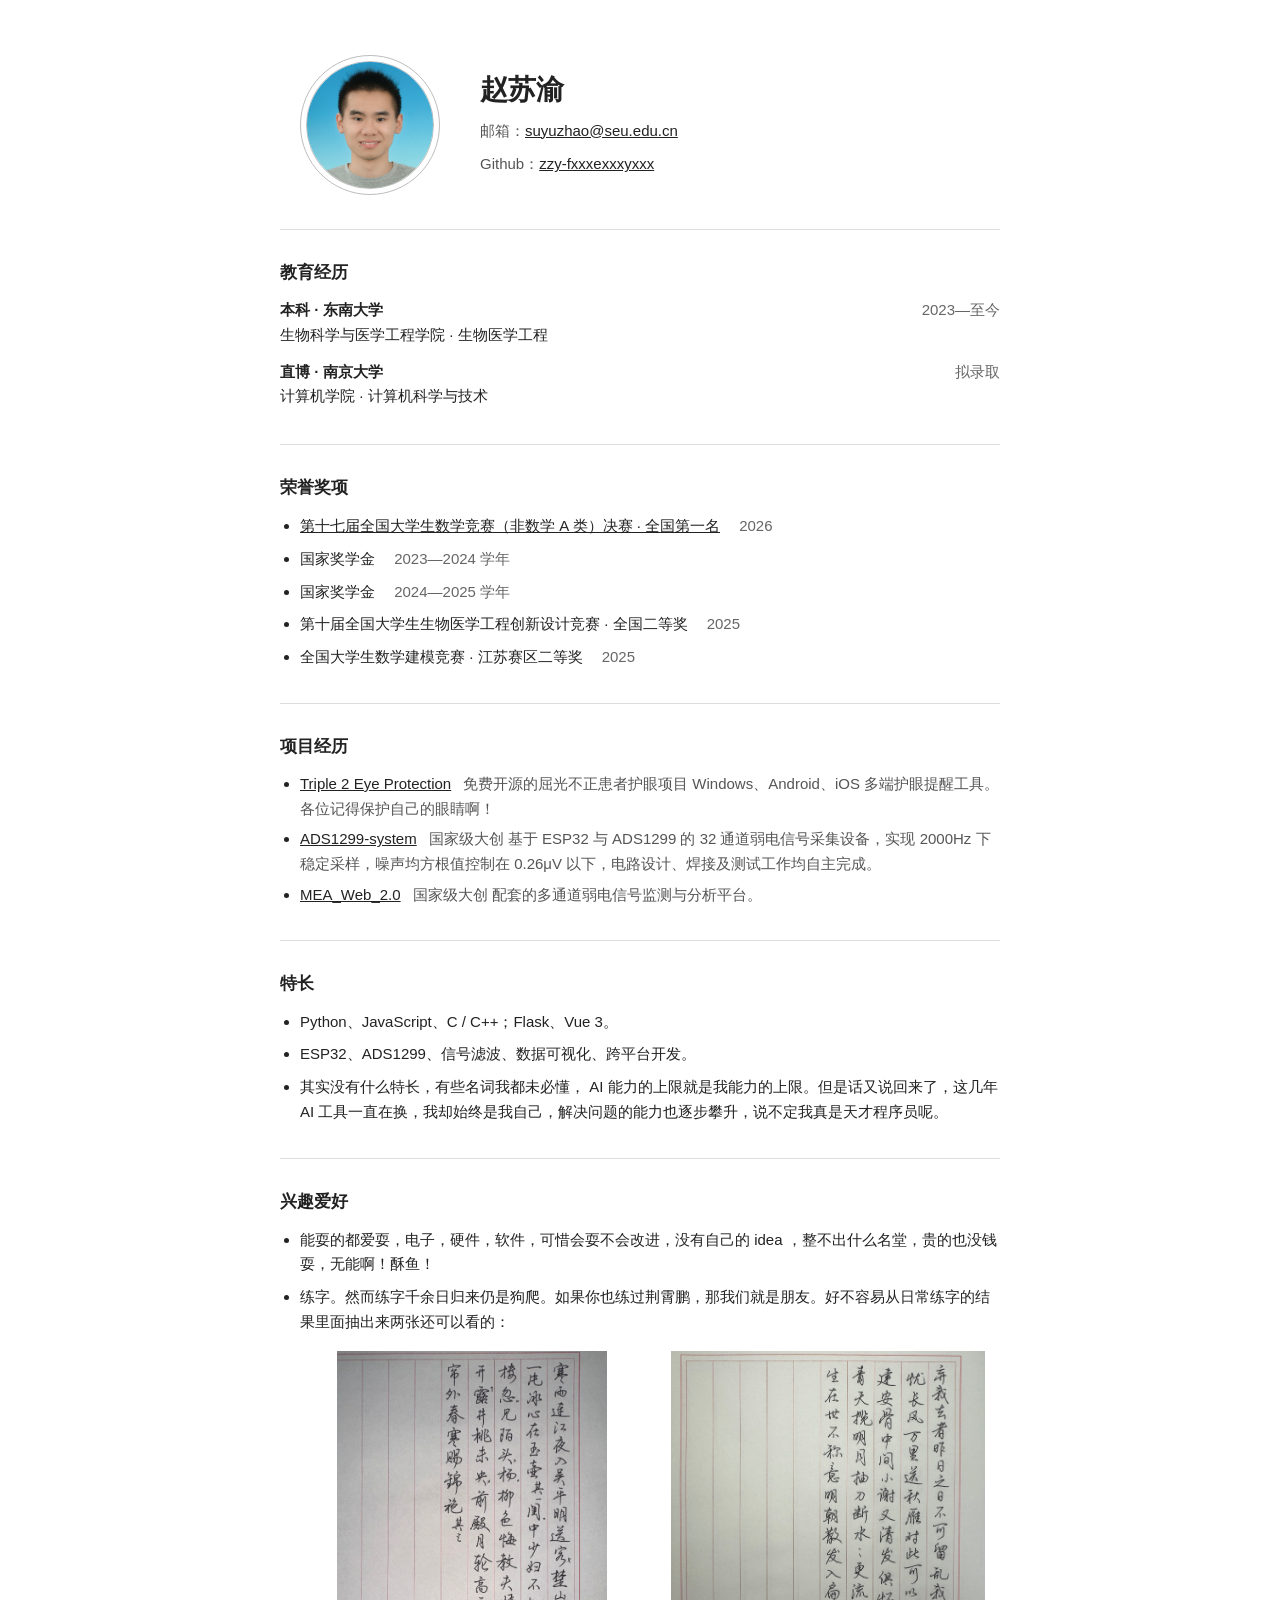
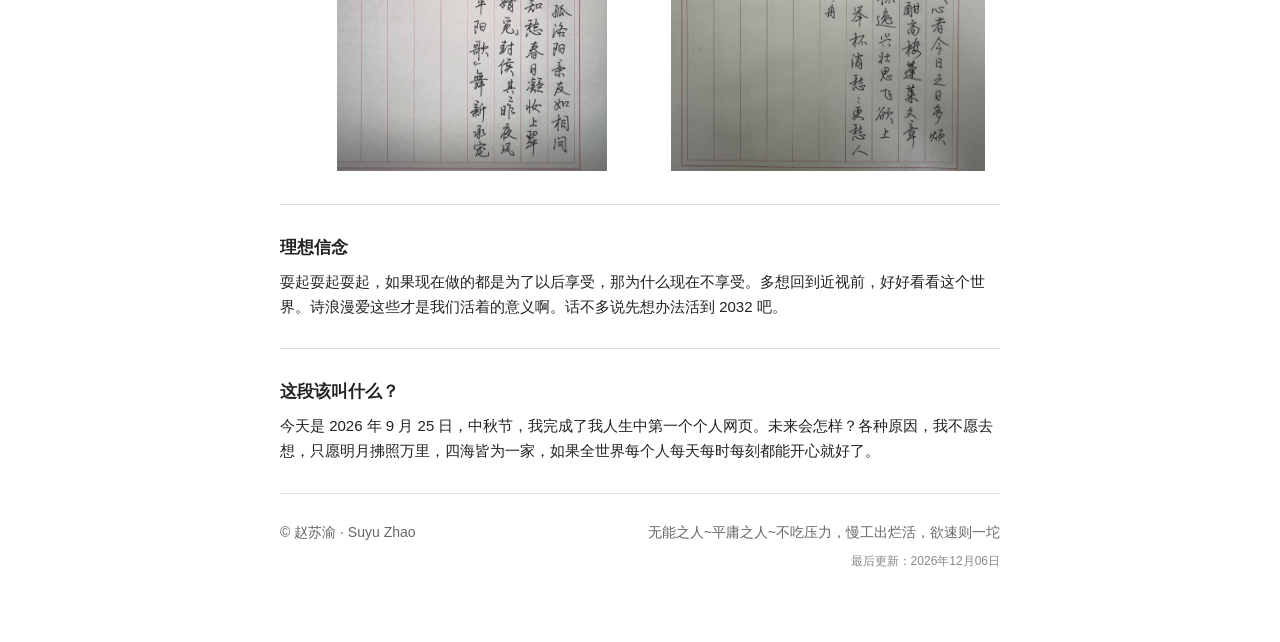
==== commit b2561047: "Update index.html" ====
--- a/index.html
+++ b/index.html
@@ -158,7 +158,7 @@
       <section>
         <h2>理想信念</h2>
         <p class="muted">
-          耍起耍起耍起，如果现在做的都是为了以后享受，那为什么现在不享受。多想回到近视前，好好看看这个世界。诗浪漫爱这才是我们活着的意义啊。话不多说先想办法活到
+          耍起耍起耍起，如果现在做的都是为了以后享受，那为什么现在不享受。多想回到近视前，好好看看这个世界。诗浪漫爱这些才是我们活着的意义啊。话不多说先想办法活到
           2032 吧。
         </p>
       </section>
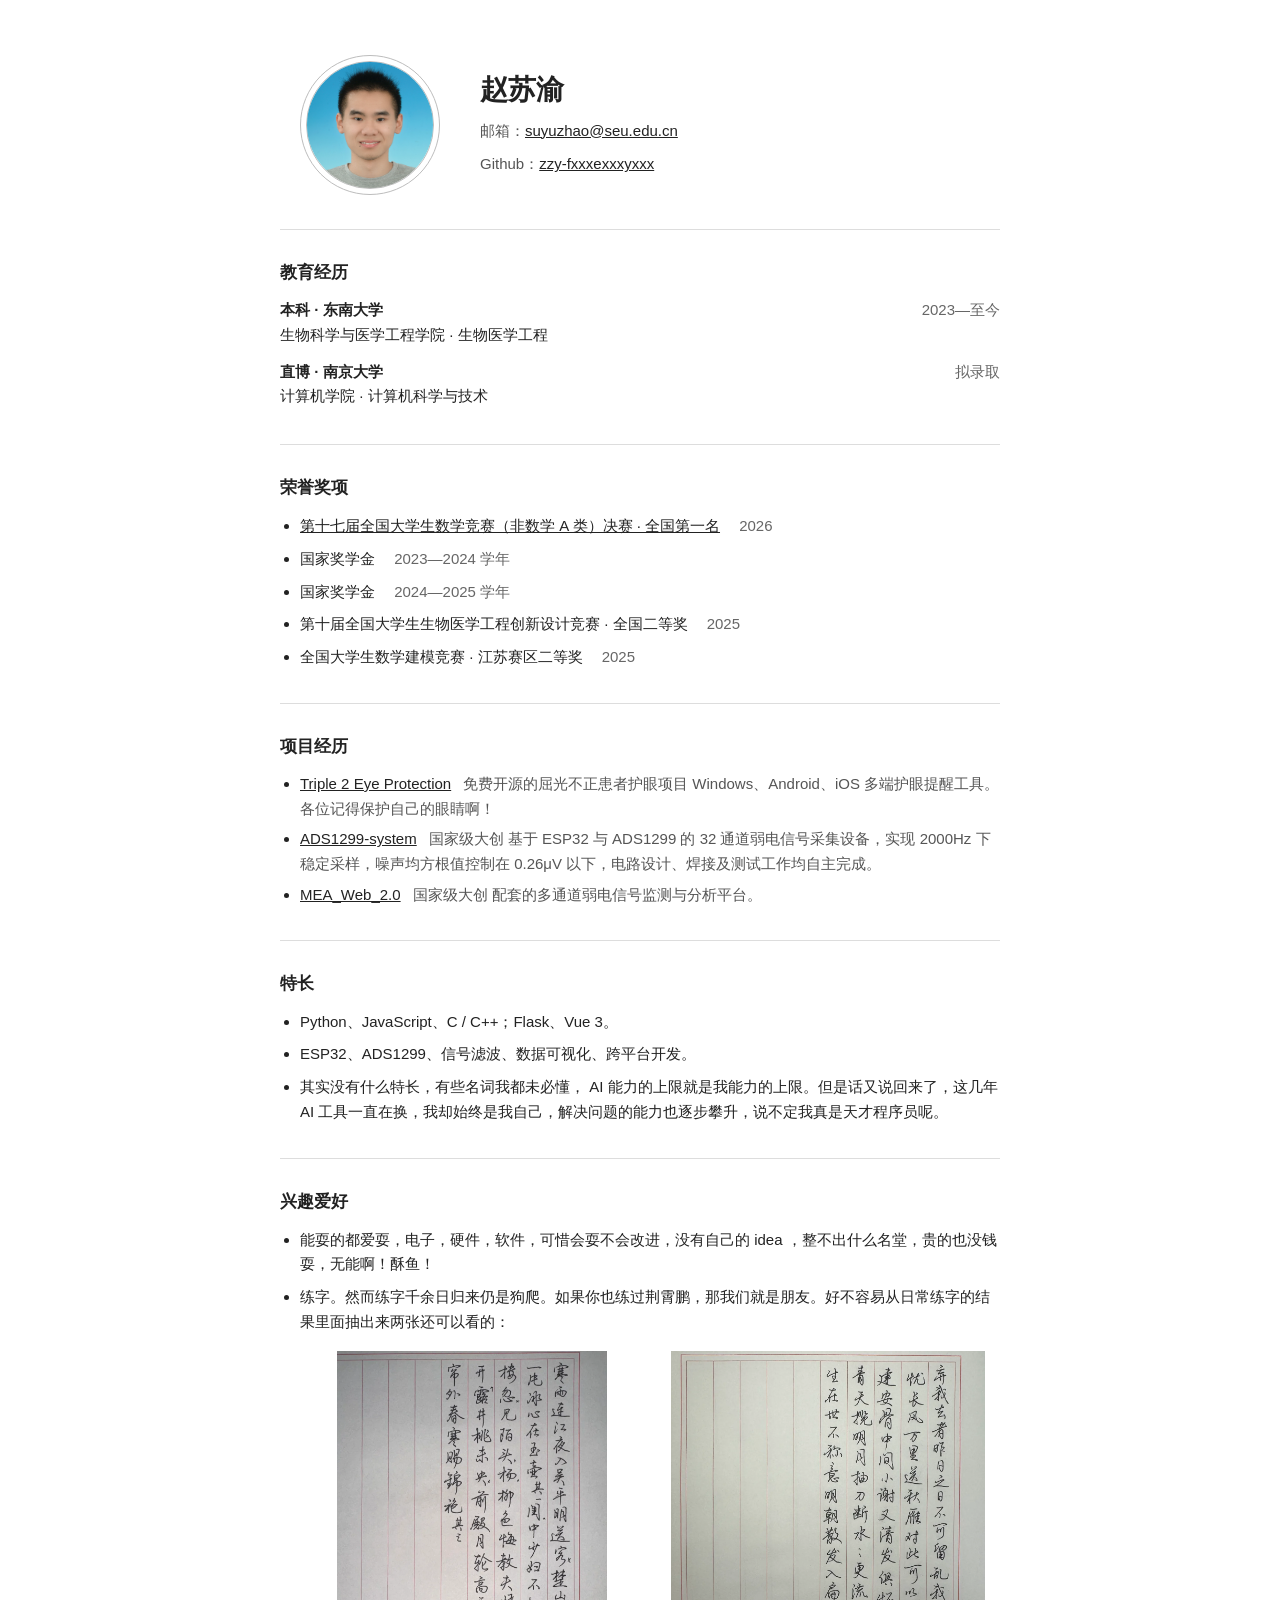
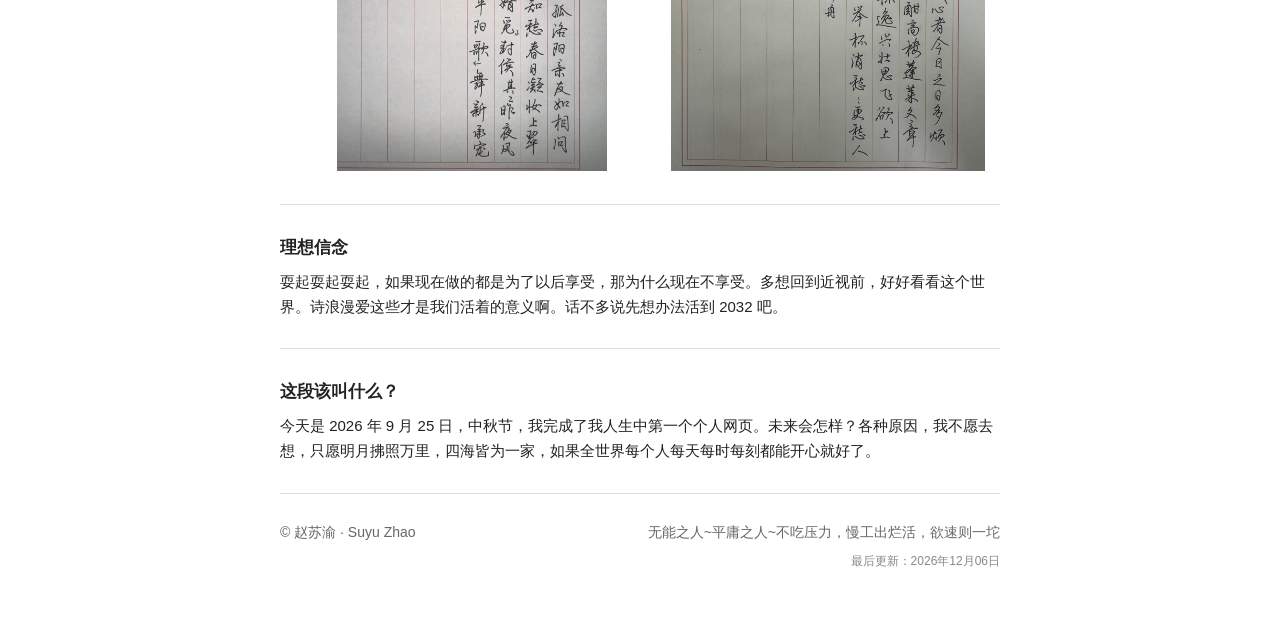
==== commit f10fc404: "Optimize calligraphy images for web" ====
--- a/index.html
+++ b/index.html
@@ -148,8 +148,8 @@
           <li class="muted">
             练字。然而练字千余日归来仍是狗爬。如果你也练过荆霄鹏，那我们就是朋友。好不容易从日常练字的结果里面抽出来两张还可以看的：
             <div class="calligraphy-gallery" aria-label="日常练字作品">
-              <img src="zi1.png" alt="练字作品一" />
-              <img src="zi2.png" alt="练字作品二" />
+              <img src="zi1.webp" alt="练字作品一" />
+              <img src="zi2.webp" alt="练字作品二" />
             </div>
           </li>
         </ul>
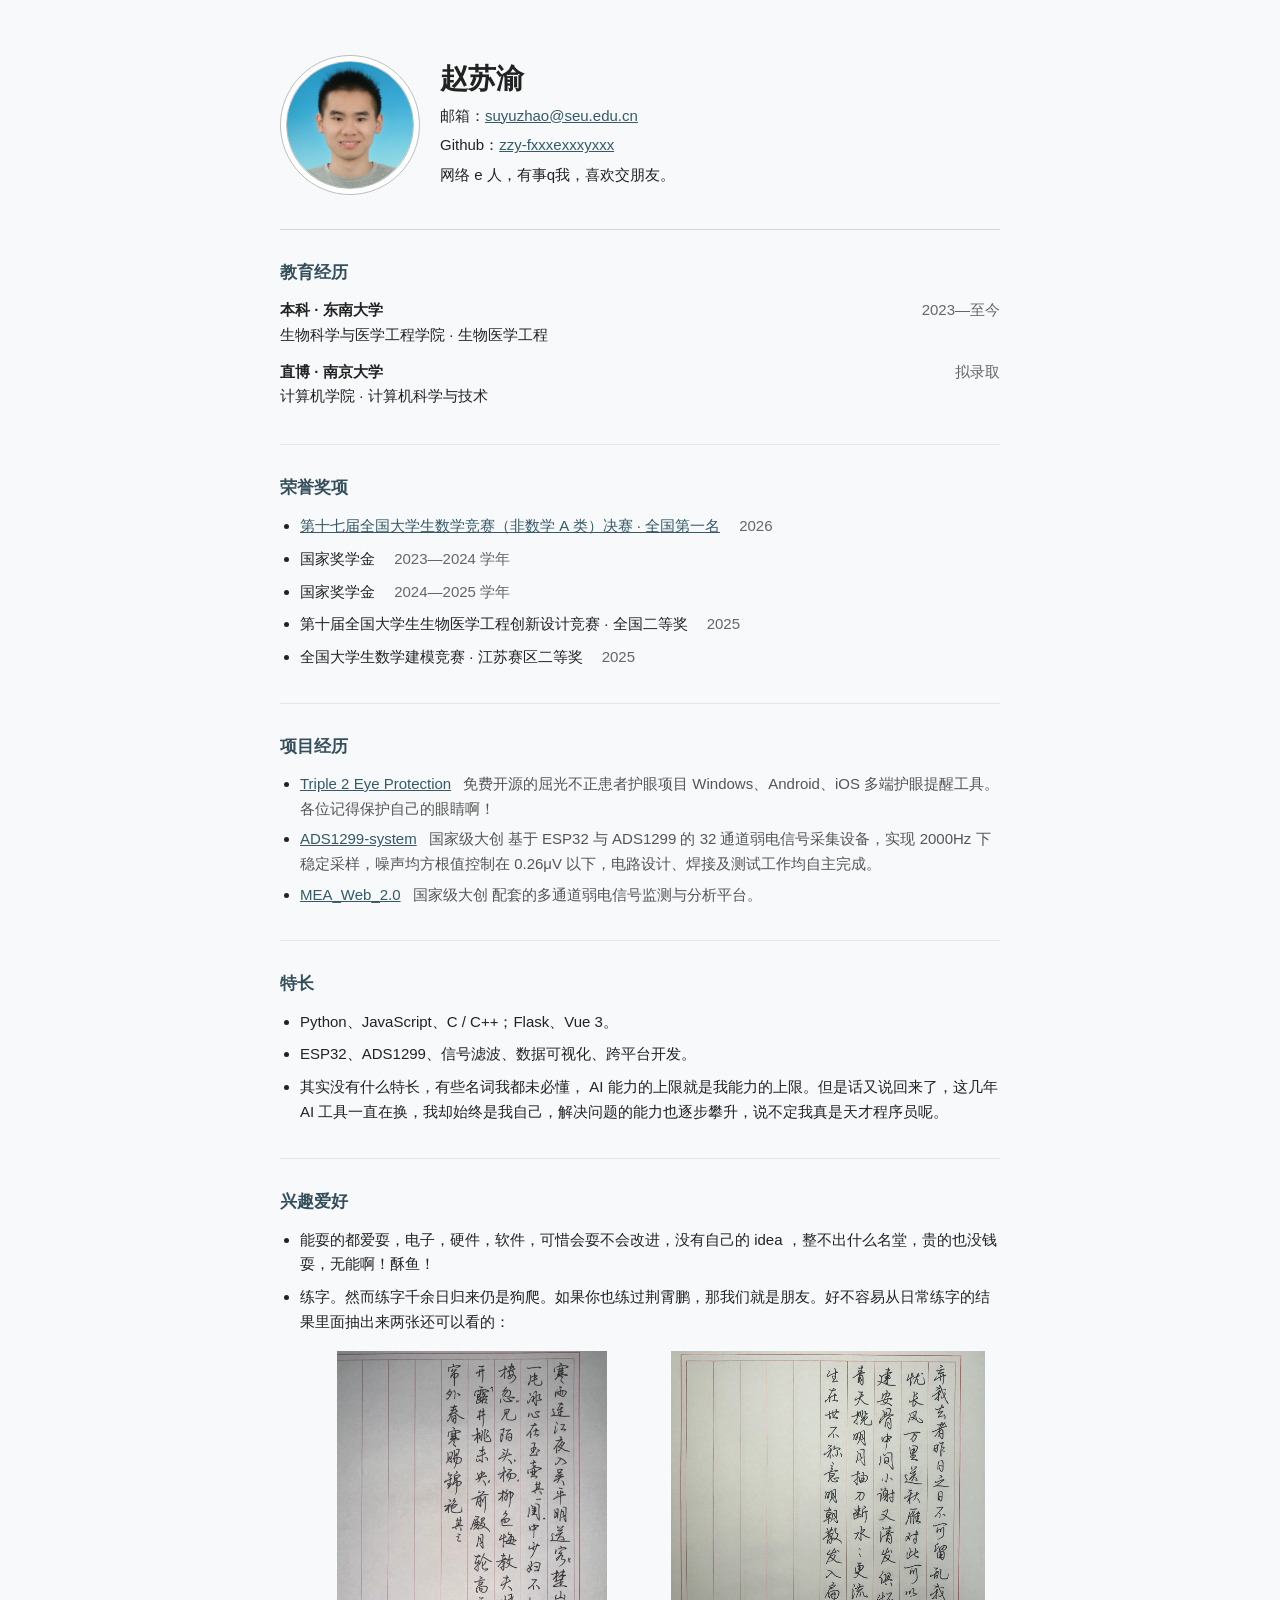
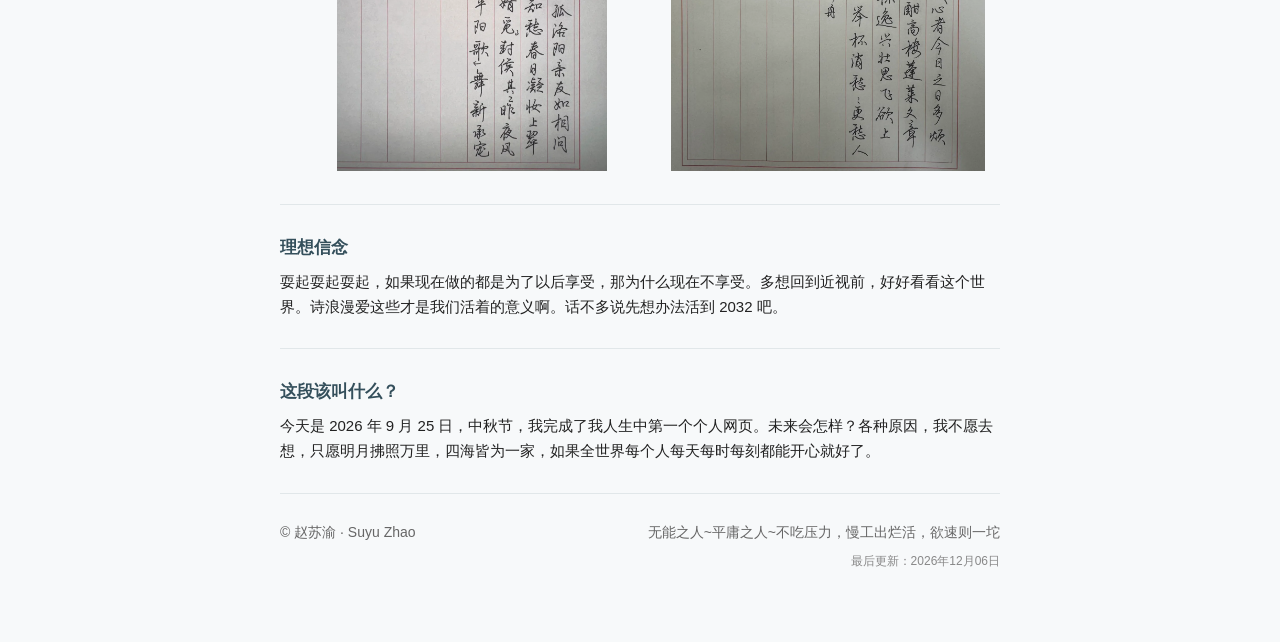
==== commit 863e0eec: "主页修改" ====
--- a/index.html
+++ b/index.html
@@ -6,7 +6,7 @@
     <title>赵苏渝 | 个人主页</title>
     <meta
       name="description"
-      content="赵苏渝的个人主页。东南大学生物医学工程专业本科生，拟于 2027 年进入南京大学计算机学院直博，关注生理信号、嵌入式系统与软件工具开发。"
+      content="赵苏渝的个人主页。东南大学生物医学工程专业本科生，拟于 2027 年进入南京大学计算机学院直博，关注具身无人机、自持无人机开发。渴望着渴望着，到了哪一天，中国人不用再延迟满足就好了。"
     />
     <meta
       name="keywords"
@@ -48,6 +48,9 @@
               rel="noreferrer"
               >zzy-fxxxexxxyxxx</a
             >
+          </p>
+          <p>
+            网络 e 人，有事q我，喜欢交朋友。
           </p>
         </div>
       </header>
--- a/styles.css
+++ b/styles.css
@@ -1,204 +1,46 @@
-* {
-  box-sizing: border-box;
+* { box-sizing: border-box; }
+html { background: #f7f9fa; }
+body { margin: 0; color: #222; background: #f7f9fa; font-family: Arial, "Microsoft YaHei", sans-serif; font-size: 15px; line-height: 1.65; }
+a { color: #355968; text-decoration: underline; }
+a:hover { color: #1f3e4b; }
+.page { width: min(720px, calc(100% - 40px)); margin: 0 auto; padding: 55px 0 70px; }
+.identity { display: flex; align-items: flex-start; gap: 20px; padding-bottom: 34px; border-bottom: 1px solid #cfd9dd; }
+.avatar-frame { flex: 0 0 140px; width: 140px; height: 140px; padding: 5px; border: 1px solid #bdbdbd; border-radius: 50%; background: #fff; }
+.avatar { display: block; width: 100%; height: 100%; object-fit: cover; object-position: center 15%; border: 1px solid #bdbdbd; border-radius: 50%; }
+.identity-info { min-height: 140px; display: flex; flex-direction: column; justify-content: center; gap: 5px; padding: 2px 0; }
+h1 { margin: 0 0 3px; font-size: 28px; font-weight: 600; line-height: 1.2; }
+.identity p { margin: 0; acolor: #555; }
+section { padding: 29px 0; border-bottom: 1px solid #e1e7e9; }
+h2 { margin: 0 0 8px; font-size: 17px; font-weight: 600; color: #344f5b; }
+p { margin: 0 0 9px; }
+p:last-child { margin-bottom: 0; }
+.projects { margin: 0; padding-left: 20px; }
+.projects li { padding: 3px 0; }
+.projects a { margin-right: 12px; }
+.projects span { color: #555; }
+.education-item { display: flex; justify-content: space-between; gap: 25px; padding: 3px 0 6px; }
+.education-item + .education-item { padding-top: 6px; }
+.education-item strong { font-weight: 600; }
+.period { color: #666; white-space: nowrap; }
+.plain-list { margin: 0; padding-left: 20px; }
+.plain-list li { padding: 4px 0; }
+.plain-list span { margin-left: 15px; color: #666; }
+.calligraphy-gallery { display: flex; justify-content: center; align-items: stretch; gap: 12px; margin: 16px auto 0; width: 100%; }
+.calligraphy-gallery img { display: block; width: calc((100% - 12px) / 2); height: clamp(220px, 48vw, 420px); object-fit: contain; object-position: center; }
+.footer-row { display: flex; justify-content: space-between; align-items: baseline; gap: 20px; }
+.footer-note { text-align: right; }
+.last-updated { display: block; margin-top: 8px; color: #888; font-size: 12px; text-align: right; }
+footer { padding-top: 27px; color: #666; font-size: 14px; }
+@media (max-width: 520px) {
+  .page { width: calc(100% - 30px); padding-top: 35px; }
+  .identity { gap: 15px; }
+  .avatar-frame { flex-basis: 106px; width: 106px; height: 106px; padding: 4px; }
+  .identity-info { min-height: 106px; gap: 1px; }
+  h1 { font-size: 24px; }
+  .education-item { display: block; }
+  .period { display: block; margin-top: 3px; }
+  .calligraphy-gallery { gap: 8px; margin-top: 14px; }
+  .calligraphy-gallery img { width: calc((100% - 8px) / 2); height: clamp(180px, 62vw, 300px); }
+  .footer-row { gap: 10px; }
+  .footer-note { margin-left: auto; }
 }
-html {
-  background: #fff;
-}
-body {
-  margin: 0;
-  color: #222;
-  background: #fff;
-  font-family: Arial, "Microsoft YaHei", sans-serif;
-  font-size: 15px;
-  line-height: 1.65;
-}
-a {
-  color: #222;
-  text-decoration: underline;
-}
-a:hover {
-  color: #666;
-}
-.page {
-  width: min(720px, calc(100% - 40px));
-  margin: 0 auto;
-  padding: 55px 0 70px;
-}
-.identity {
-  display: flex;
-  align-items: flex-start;
-  gap: 40px;
-  padding-left: 20px;
-  padding-bottom: 34px;
-  border-bottom: 1px solid #ddd;
-}
-.avatar-frame {
-  flex: 0 0 140px;
-  width: 140px;
-  height: 140px;
-  padding: 5px;
-  border: 1px solid #bdbdbd;
-  border-radius: 50%;
-  background: #fff;
-}
-.avatar {
-  display: block;
-  width: 100%;
-  height: 100%;
-  object-fit: cover;
-  object-position: center 15%;
-  border: 1px solid #bdbdbd;
-  border-radius: 50%;
-}
-.identity-info {
-  min-height: 140px;
-  display: flex;
-  flex-direction: column;
-  justify-content: center;
-  gap: 9px;
-  padding: 2px 0;
-}
-h1 {
-  margin: 0 0 3px;
-  font-size: 28px;
-  font-weight: 600;
-  line-height: 1.2;
-}
-.identity p {
-  margin: 0;
-  color: #555;
-}
-section {
-  padding: 29px 0;
-  border-bottom: 1px solid #ddd;
-}
-h2 {
-  margin: 0 0 8px;
-  font-size: 17px;
-  font-weight: 600;
-}
-p {
-  margin: 0 0 9px;
-}
-p:last-child {
-  margin-bottom: 0;
-}
-.projects {
-  margin: 0;
-  padding-left: 20px;
-}
-.projects li {
-  padding: 3px 0;
-}
-.projects a {
-  margin-right: 12px;
-}
-.projects span {
-  color: #555;
-}
-.education-item {
-  display: flex;
-  justify-content: space-between;
-  gap: 25px;
-  padding: 3px 0 6px;
-}
-.education-item + .education-item {
-  padding-top: 6px;
-}
-.education-item strong {
-  font-weight: 600;
-}
-.period {
-  color: #666;
-  white-space: nowrap;
-}
-.plain-list {
-  margin: 0;
-  padding-left: 20px;
-}
-.plain-list li {
-  padding: 4px 0;
-}
-.plain-list span {
-  margin-left: 15px;
-  color: #666;
-}
-.calligraphy-gallery {
-  display: flex;
-  justify-content: center;
-  align-items: stretch;
-  gap: 12px;
-  margin: 16px auto 0;
-  width: 100%;
-}
-.calligraphy-gallery img {
-  display: block;
-  width: calc((100% - 12px) / 2);
-  height: clamp(220px, 48vw, 420px);
-  object-fit: contain;
-  object-position: center;
-}
-.footer-row {
-  display: flex;
-  justify-content: space-between;
-  align-items: baseline;
-  gap: 20px;
-}
-.footer-note {
-  text-align: right;
-}
-.last-updated {
-  display: block;
-  margin-top: 8px;
-  color: #888;
-  font-size: 12px;
-  text-align: right;
-}
-footer {
-  padding-top: 27px;
-  color: #666;
-  font-size: 14px;
-}
-@media (max-width: 520px) {
-  .page {
-    width: calc(100% - 30px);
-    padding-top: 35px;
-  }
-  .identity {
-    gap: 15px;
-  }
-  .avatar-frame {
-    flex-basis: 106px;
-    width: 106px;
-    height: 106px;
-    padding: 4px;
-  }
-  .identity-info {
-    min-height: 106px;
-    gap: 4px;
-  }
-  h1 {
-    font-size: 24px;
-  }
-  .education-item {
-    display: block;
-  }
-  .period {
-    display: block;
-    margin-top: 3px;
-  }
-  .calligraphy-gallery {
-    gap: 8px;
-    margin-top: 14px;
-  }
-  .calligraphy-gallery img {
-    width: calc((100% - 8px) / 2);
-    height: clamp(180px, 62vw, 300px);
-  }
-  .footer-row {
-    gap: 10px;
-  }
-  .footer-note {
-    margin-left: auto;
-  }
-}
